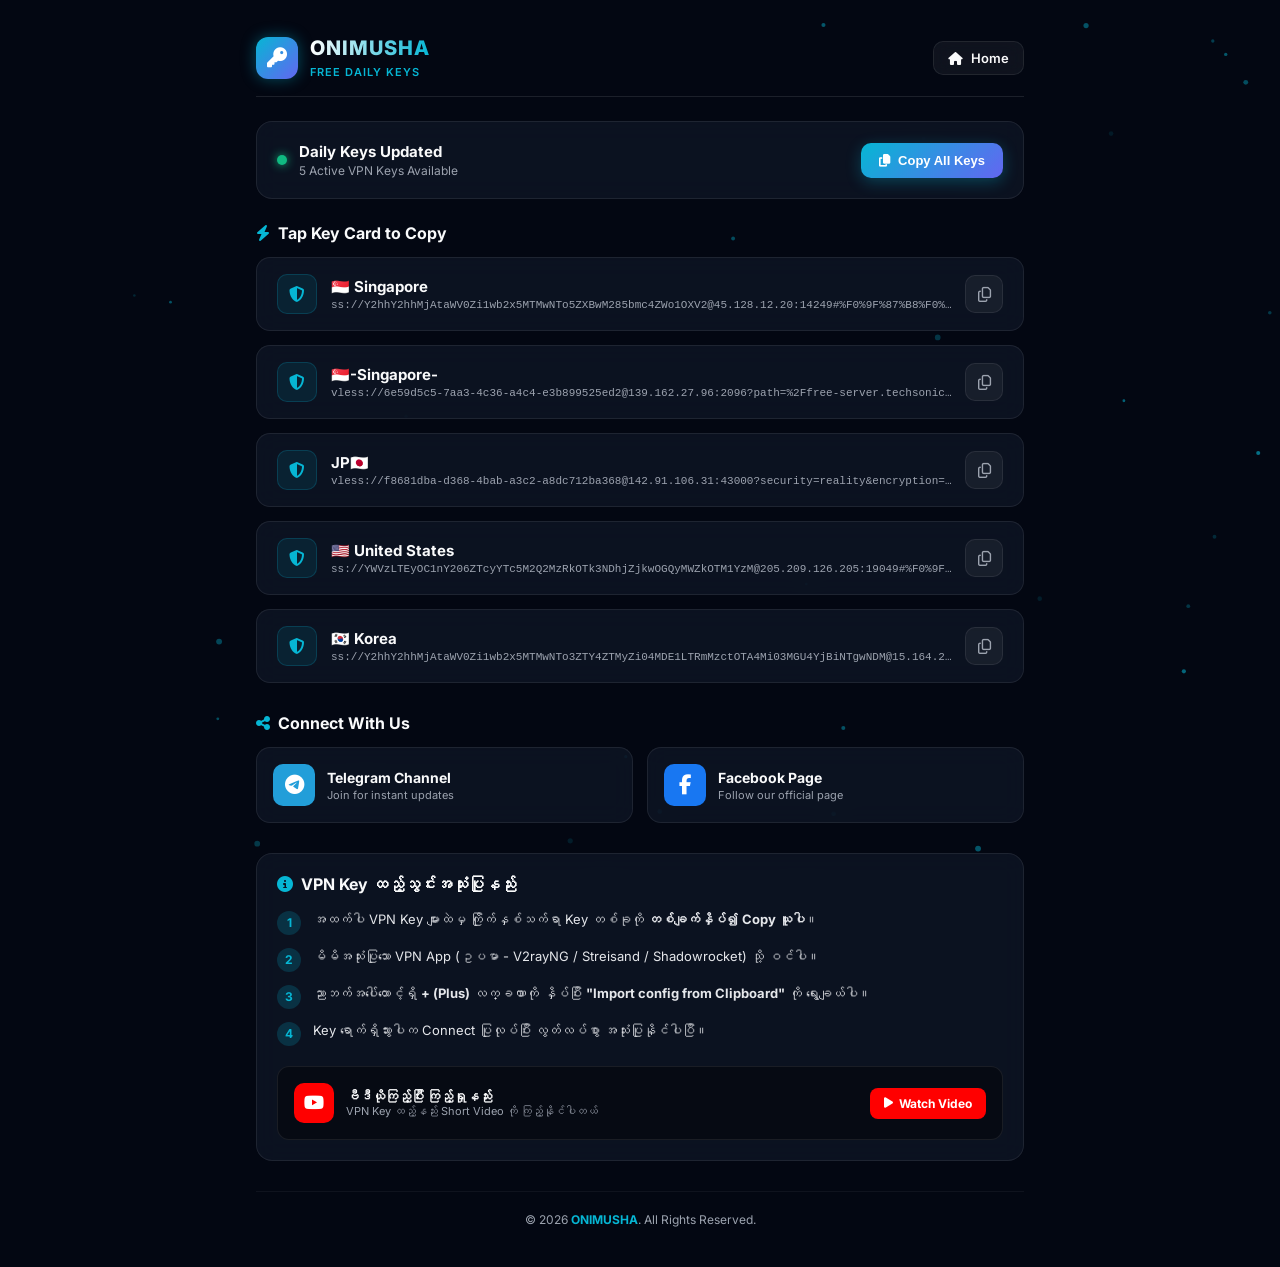
==== key.html @ 0e53cf30 "Create key.html" ====
<!DOCTYPE html>
<html lang="my">
<head>
  <meta charset="UTF-8">
  <meta name="viewport" content="width=device-width, initial-scale=1.0">
  <title>ONIMUSHA - Free Daily VPN Keys</title>
  
  <!-- Font Awesome Icons -->
  <link rel="stylesheet" href="https://cdnjs.cloudflare.com/ajax/libs/font-awesome/6.4.0/css/all.min.css">
  <!-- Google Fonts: Pyidaungsu & Inter -->
  <link rel="stylesheet" href="https://fonts.googleapis.com/css2?family=Inter:wght@400;600;700;900&family=Pyidaungsu:wght@400;600;700&display=swap">

  <style>
    :root {
      --bg: #030712;
      --card-bg: rgba(17, 24, 39, 0.7);
      --card-border: rgba(255, 255, 255, 0.08);
      --primary: #6366f1;
      --primary-hover: #4f46e5;
      --cyan: #06b6d4;
      --green: #10b981;
      --text: #f9fafb;
      --text-muted: #9ca3af;
    }

    * {
      box-sizing: border-box;
      margin: 0;
      padding: 0;
    }

    body {
      background-color: var(--bg);
      color: var(--text);
      font-family: 'Inter', 'Pyidaungsu', sans-serif;
      min-height: 100vh;
      display: flex;
      flex-direction: column;
      position: relative;
      overflow-x: hidden;
    }

    /* Background Canvas Dynamic Glow */
    #bg-canvas {
      position: fixed;
      top: 0;
      left: 0;
      width: 100%;
      height: 100%;
      z-index: 0;
      pointer-events: none;
    }

    .container {
      max-width: 800px;
      margin: 0 auto;
      padding: 20px 16px 40px 16px;
      position: relative;
      z-index: 1;
      width: 100%;
    }

    /* Header Navbar */
    header {
      display: flex;
      justify-content: space-between;
      align-items: center;
      padding: 16px 0;
      margin-bottom: 24px;
      border-bottom: 1px solid rgba(255, 255, 255, 0.1);
    }

    .brand {
      display: flex;
      align-items: center;
      gap: 12px;
      text-decoration: none;
    }

    .brand-icon {
      width: 42px;
      height: 42px;
      background: linear-gradient(135deg, var(--cyan), var(--primary));
      border-radius: 12px;
      display: flex;
      align-items: center;
      justify-content: center;
      color: #fff;
      font-size: 20px;
      box-shadow: 0 0 15px rgba(6, 182, 212, 0.4);
    }

    .brand-text h1 {
      font-size: 20px;
      font-weight: 800;
      letter-spacing: 1px;
      background: linear-gradient(to right, #ffffff, #06b6d4);
      -webkit-background-clip: text;
      -webkit-text-fill-color: transparent;
    }

    .brand-text span {
      font-size: 11px;
      color: var(--cyan);
      letter-spacing: 1px;
      text-transform: uppercase;
      font-weight: 600;
    }

    .header-actions {
      display: flex;
      gap: 10px;
      align-items: center;
    }

    .home-btn {
      display: inline-flex;
      align-items: center;
      gap: 8px;
      background: rgba(255, 255, 255, 0.05);
      border: 1px solid var(--card-border);
      color: var(--text);
      padding: 8px 14px;
      border-radius: 10px;
      text-decoration: none;
      font-size: 13px;
      font-weight: 600;
      backdrop-filter: blur(10px);
      transition: all 0.2s ease;
    }

    .home-btn:hover {
      background: rgba(255, 255, 255, 0.1);
      border-color: var(--cyan);
      transform: translateY(-2px);
    }

    /* Status Banner */
    .status-card {
      background: var(--card-bg);
      border: 1px solid var(--card-border);
      backdrop-filter: blur(12px);
      border-radius: 16px;
      padding: 20px;
      margin-bottom: 24px;
      display: flex;
      align-items: center;
      justify-content: space-between;
      flex-wrap: wrap;
      gap: 12px;
    }

    .status-info {
      display: flex;
      align-items: center;
      gap: 12px;
    }

    .live-dot {
      width: 10px;
      height: 10px;
      background-color: var(--green);
      border-radius: 50%;
      box-shadow: 0 0 10px var(--green);
      animation: pulse 1.5s infinite;
    }

    @keyframes pulse {
      0% { transform: scale(0.95); box-shadow: 0 0 0 0 rgba(16, 185, 129, 0.7); }
      70% { transform: scale(1); box-shadow: 0 0 0 8px rgba(16, 185, 129, 0); }
      100% { transform: scale(0.95); box-shadow: 0 0 0 0 rgba(16, 185, 129, 0); }
    }

    .status-title {
      font-weight: 700;
      font-size: 15px;
    }

    .status-desc {
      font-size: 12px;
      color: var(--text-muted);
      margin-top: 2px;
    }

    .btn-copy-all {
      background: linear-gradient(135deg, var(--cyan), var(--primary));
      color: #fff;
      border: none;
      padding: 10px 18px;
      border-radius: 10px;
      font-size: 13px;
      font-weight: 700;
      cursor: pointer;
      display: inline-flex;
      align-items: center;
      gap: 8px;
      box-shadow: 0 4px 15px rgba(6, 182, 212, 0.3);
      transition: all 0.2s ease;
    }

    .btn-copy-all:hover {
      transform: translateY(-2px);
      box-shadow: 0 6px 20px rgba(6, 182, 212, 0.5);
    }

    /* Section Headers */
    .section-header {
      font-size: 16px;
      font-weight: 700;
      margin-bottom: 14px;
      display: flex;
      align-items: center;
      gap: 8px;
      color: var(--text);
    }

    .section-header i {
      color: var(--cyan);
    }

    /* Keys List */
    .keys-list {
      display: flex;
      flex-direction: column;
      gap: 14px;
      margin-bottom: 30px;
    }

    .key-card {
      background: var(--card-bg);
      border: 1px solid var(--card-border);
      backdrop-filter: blur(12px);
      border-radius: 14px;
      padding: 16px 20px;
      display: flex;
      align-items: center;
      justify-content: space-between;
      gap: 12px;
      cursor: pointer;
      transition: all 0.2s ease;
      position: relative;
      overflow: hidden;
    }

    .key-card:hover {
      border-color: var(--cyan);
      transform: translateY(-2px);
      box-shadow: 0 8px 20px rgba(0, 0, 0, 0.3);
    }

    .key-left {
      display: flex;
      align-items: center;
      gap: 14px;
      flex: 1;
      min-width: 0;
    }

    .key-icon-wrapper {
      width: 40px;
      height: 40px;
      background: rgba(6, 182, 212, 0.1);
      border: 1px solid rgba(6, 182, 212, 0.2);
      border-radius: 10px;
      display: flex;
      align-items: center;
      justify-content: center;
      color: var(--cyan);
      font-size: 16px;
      flex-shrink: 0;
    }

    .key-info {
      flex: 1;
      min-width: 0;
    }

    .key-name {
      font-size: 15px;
      font-weight: 700;
      color: var(--text);
      white-space: nowrap;
      overflow: hidden;
      text-overflow: ellipsis;
    }

    .key-val {
      font-size: 11px;
      color: var(--text-muted);
      font-family: monospace;
      white-space: nowrap;
      overflow: hidden;
      text-overflow: ellipsis;
      margin-top: 3px;
    }

    .copy-btn {
      width: 38px;
      height: 38px;
      background: rgba(255, 255, 255, 0.05);
      border: 1px solid var(--card-border);
      border-radius: 10px;
      color: var(--text-muted);
      display: flex;
      align-items: center;
      justify-content: center;
      font-size: 15px;
      flex-shrink: 0;
      transition: all 0.2s ease;
    }

    .key-card:hover .copy-btn {
      background: var(--cyan);
      color: #000;
      border-color: var(--cyan);
    }

    /* Social Links Card */
    .social-section {
      display: grid;
      grid-template-columns: 1fr 1fr;
      gap: 14px;
      margin-bottom: 30px;
    }

    .social-card {
      background: var(--card-bg);
      border: 1px solid var(--card-border);
      backdrop-filter: blur(12px);
      border-radius: 14px;
      padding: 16px;
      display: flex;
      align-items: center;
      gap: 12px;
      text-decoration: none;
      color: var(--text);
      transition: all 0.2s ease;
    }

    .social-card:hover {
      border-color: var(--cyan);
      transform: translateY(-2px);
      box-shadow: 0 8px 20px rgba(0, 0, 0, 0.3);
    }

    .social-icon {
      width: 42px;
      height: 42px;
      border-radius: 10px;
      display: flex;
      align-items: center;
      justify-content: center;
      font-size: 20px;
      color: #fff;
      flex-shrink: 0;
    }

    .social-icon.telegram { background: #229ed9; }
    .social-icon.facebook { background: #1877f2; }

    .social-info h4 {
      font-size: 14px;
      font-weight: 700;
    }

    .social-info p {
      font-size: 11px;
      color: var(--text-muted);
      margin-top: 2px;
    }

    @media (max-width: 500px) {
      .social-section {
        grid-template-columns: 1fr;
      }
    }

    /* Guide Section */
    .guide-card {
      background: var(--card-bg);
      border: 1px solid var(--card-border);
      backdrop-filter: blur(12px);
      border-radius: 16px;
      padding: 20px;
      margin-bottom: 30px;
    }

    .guide-steps {
      display: flex;
      flex-direction: column;
      gap: 12px;
      margin-bottom: 20px;
    }

    .step-item {
      display: flex;
      align-items: flex-start;
      gap: 12px;
      font-size: 13px;
      line-height: 1.5;
      color: #e5e7eb;
    }

    .step-num {
      width: 24px;
      height: 24px;
      background: rgba(6, 182, 212, 0.2);
      color: var(--cyan);
      border-radius: 50%;
      display: flex;
      align-items: center;
      justify-content: center;
      font-size: 12px;
      font-weight: 700;
      flex-shrink: 0;
      margin-top: 1px;
    }

    /* Video Container */
    .video-card {
      background: rgba(0, 0, 0, 0.4);
      border: 1px solid var(--card-border);
      border-radius: 12px;
      padding: 16px;
      display: flex;
      align-items: center;
      justify-content: space-between;
      gap: 12px;
      flex-wrap: wrap;
    }

    .video-info {
      display: flex;
      align-items: center;
      gap: 12px;
    }

    .video-icon {
      width: 40px;
      height: 40px;
      background: #ff0000;
      color: #fff;
      border-radius: 10px;
      display: flex;
      align-items: center;
      justify-content: center;
      font-size: 18px;
    }

    .video-text h4 {
      font-size: 13px;
      font-weight: 700;
    }

    .video-text p {
      font-size: 11px;
      color: var(--text-muted);
    }

    .btn-watch {
      background: #ff0000;
      color: #fff;
      text-decoration: none;
      padding: 8px 14px;
      border-radius: 8px;
      font-size: 12px;
      font-weight: 700;
      display: inline-flex;
      align-items: center;
      gap: 6px;
      transition: all 0.2s ease;
    }

    .btn-watch:hover {
      background: #cc0000;
      transform: translateY(-2px);
    }

    /* Toast Notification */
    .toast {
      position: fixed;
      bottom: 24px;
      left: 50%;
      transform: translateX(-50%) translateY(100px);
      background: #10b981;
      color: #000;
      padding: 10px 20px;
      border-radius: 30px;
      font-weight: 700;
      font-size: 13px;
      display: flex;
      align-items: center;
      gap: 8px;
      box-shadow: 0 10px 25px rgba(16, 185, 129, 0.4);
      transition: all 0.3s cubic-bezier(0.68, -0.55, 0.265, 1.55);
      z-index: 1000;
      opacity: 0;
    }

    .toast.show {
      transform: translateX(-50%) translateY(0);
      opacity: 1;
    }

    /* Footer */
    footer {
      text-align: center;
      padding-top: 20px;
      font-size: 12px;
      color: var(--text-muted);
      border-top: 1px solid rgba(255, 255, 255, 0.05);
    }

    footer p span {
      color: var(--cyan);
      font-weight: 700;
    }
  </style>
</head>
<body>

  <!-- Dynamic Canvas Background -->
  <canvas id="bg-canvas"></canvas>

  <div class="container">
    <!-- Navigation Header -->
    <header>
      <a href="https://onimushar.github.io/" class="brand">
        <div class="brand-icon">
          <i class="fa-solid fa-key"></i>
        </div>
        <div class="brand-text">
          <h1>ONIMUSHA</h1>
          <span>Free Daily Keys</span>
        </div>
      </a>

      <div class="header-actions">
        <!-- Home Link Button -->
        <a href="https://onimushar.github.io/" class="home-btn">
          <i class="fa-solid fa-house"></i> Home
        </a>
      </div>
    </header>

    <!-- Top Status / Action Bar -->
    <div class="status-card">
      <div class="status-info">
        <div class="live-dot"></div>
        <div>
          <div class="status-title">Daily Keys Updated</div>
          <div class="status-desc" id="key-count-text">5 Active VPN Keys Available</div>
        </div>
      </div>
      <button class="btn-copy-all" onclick="copyAllKeys()">
        <i class="fa-solid fa-copy"></i> Copy All Keys
      </button>
    </div>

    <!-- VPN Keys Section -->
    <div class="section-header">
      <i class="fa-solid fa-bolt"></i> Tap Key Card to Copy
    </div>

    <div class="keys-list" id="keys-container">
      <!-- Dynamic Key Cards rendering from JS -->
    </div>

    <!-- Social Links Section -->
    <div class="section-header">
      <i class="fa-solid fa-share-nodes"></i> Connect With Us
    </div>

    <div class="social-section">
      <!-- Telegram Card -->
      <a href="https://t.me/onimushatech" target="_blank" class="social-card">
        <div class="social-icon telegram">
          <i class="fa-brands fa-telegram"></i>
        </div>
        <div class="social-info">
          <h4>Telegram Channel</h4>
          <p>Join for instant updates</p>
        </div>
      </a>

      <!-- Facebook Card -->
      <a href="https://www.facebook.com/share/1KB25GjZi4/" target="_blank" class="social-card">
        <div class="social-icon facebook">
          <i class="fa-brands fa-facebook-f"></i>
        </div>
        <div class="social-info">
          <h4>Facebook Page</h4>
          <p>Follow our official page</p>
        </div>
      </a>
    </div>

    <!-- Usage Guide Section -->
    <div class="guide-card">
      <div class="section-header" style="margin-bottom: 16px;">
        <i class="fa-solid fa-circle-info"></i> VPN Key ထည့်သွင်းအသုံးပြုနည်း
      </div>

      <div class="guide-steps">
        <div class="step-item">
          <div class="step-num">1</div>
          <div>အထက်ပါ VPN Key များထဲမှ ကြိုက်နှစ်သက်ရာ Key တစ်ခုကို <b>တစ်ချက်နှိပ်၍ Copy ယူပါ</b>။</div>
        </div>
        <div class="step-item">
          <div class="step-num">2</div>
          <div>မိမိအသုံးပြုသော VPN App (ဥပမာ - V2rayNG / Streisand / Shadowrocket) သို့ ဝင်ပါ။</div>
        </div>
        <div class="step-item">
          <div class="step-num">3</div>
          <div>ညာဘက်အပေါ်ထောင့်ရှိ <b>+ (Plus)</b> လက္ခဏာကို နှိပ်ပြီး <b>"Import config from Clipboard"</b> ကို ရွေးချယ်ပါ။</div>
        </div>
        <div class="step-item">
          <div class="step-num">4</div>
          <div>Key ရောက်ရှိသွားပါက Connect ပြုလုပ်ပြီး လွတ်လပ်စွာ အသုံးပြုနိုင်ပါပြီ။</div>
        </div>
      </div>

      <!-- Tutorial Video Link Card -->
      <div class="video-card">
        <div class="video-info">
          <div class="video-icon">
            <i class="fa-brands fa-youtube"></i>
          </div>
          <div class="video-text">
            <h4>ဗီဒီယိုကြည့်ပြီး ကြည့်ရှုနည်း</h4>
            <p>VPN Key ထည့်နည်း Short Video ကို ကြည့်နိုင်ပါတယ်</p>
          </div>
        </div>
        <a href="https://youtube.com/shorts/sFE1Z-fwKg8?feature=share" target="_blank" class="btn-watch">
          <i class="fa-solid fa-play"></i> Watch Video
        </a>
      </div>
    </div>

    <footer>
      <p>&copy; 2026 <span>ONIMUSHA</span>. All Rights Reserved.</p>
    </footer>
  </div>

  <!-- Toast Element -->
  <div class="toast" id="toast">
    <i class="fa-solid fa-circle-check"></i> <span id="toast-msg">Copied to clipboard!</span>
  </div>

  <!-- JavaScript Section -->
  <script>
    /* ======================================================
       DAILY VPN KEYS CONFIGURATION
       တရက်တခါ Key များကို ပြောင်းချင်ပါက အောက်ပါ vpnKeys array ထဲတွင်
       စကားလုံးများကို လွယ်ကူစွာ ပြင်ဆင်နိုင်ပါသည်။
    ====================================================== */
    const vpnKeys = [
      "ss://Y2hhY2hhMjAtaWV0Zi1wb2x5MTMwNTo5ZXBwM285bmc4ZWo1OXV2@45.128.12.20:14249#%F0%9F%87%B8%F0%9F%87%AC%20Singapore",
      "vless://6e59d5c5-7aa3-4c36-a4c4-e3b899525ed2@139.162.27.96:2096?path=%2Ffree-server.techsonic.dev&security=tls&encryption=none&insecure=0&host=free-server.techsonic.dev&fp=chrome&type=ws&allowInsecure=0&sni=free-server.techsonic.dev#%F0%9F%87%B8%F0%9F%87%AC-Singapore-",
      "vless://f8681dba-d368-4bab-a3c2-a8dc712ba368@142.91.106.31:43000?security=reality&encryption=none&pbk=onJvbzSx_vZUyycafvPuhsiSQsr9tw4zotyVMSWCvm4&headerType=none&fp=chrome&type=tcp&flow=xtls-rprx-vision&sid=8d66106f#JP%F0%9F%87%AF%F0%9F%87%B5",
      "ss://YWVzLTEyOC1nY206ZTcyYTc5M2Q2MzRkOTk3NDhjZjkwOGQyMWZkOTM1YzM@205.209.126.205:19049#%F0%9F%87%BA%F0%9F%87%B8%20United%20States",
      "ss://Y2hhY2hhMjAtaWV0Zi1wb2x5MTMwNTo3ZTY4ZTMyZi04MDE1LTRmMzctOTA4Mi03MGU4YjBiNTgwNDM@15.164.245.92:8443#%F0%9F%87%B0%F0%9F%87%B7%20Korea"
    ];

    // Render Keys to DOM
    function renderKeys() {
      const container = document.getElementById('keys-container');
      container.innerHTML = '';

      vpnKeys.forEach((key, index) => {
        let keyName = `Server Key #${index + 1}`;
        if (key.includes('#')) {
          try {
            keyName = decodeURIComponent(key.split('#')[1]);
          } catch(e) {
            keyName = key.split('#')[1];
          }
        }

        const card = document.createElement('div');
        card.className = 'key-card';
        card.onclick = () => copySingleKey(key, keyName);

        card.innerHTML = `
          <div class="key-left">
            <div class="key-icon-wrapper">
              <i class="fa-solid fa-shield-halved"></i>
            </div>
            <div class="key-info">
              <div class="key-name">${keyName}</div>
              <div class="key-val">${key}</div>
            </div>
          </div>
          <div class="copy-btn">
            <i class="fa-regular fa-copy"></i>
          </div>
        `;

        container.appendChild(card);
      });

      document.getElementById('key-count-text').innerText = `${vpnKeys.length} Active VPN Keys Available`;
    }

    // Copy Single Key
    function copySingleKey(keyText, keyName) {
      navigator.clipboard.writeText(keyText).then(() => {
        showToast(`Copied: ${keyName}`);
      }).catch(() => {
        const textArea = document.createElement("textarea");
        textArea.value = keyText;
        document.body.appendChild(textArea);
        textArea.select();
        document.execCommand('copy');
        document.body.removeChild(textArea);
        showToast(`Copied: ${keyName}`);
      });
    }

    // Copy All Keys
    function copyAllKeys() {
      const allKeysText = vpnKeys.join('\n\n');
      navigator.clipboard.writeText(allKeysText).then(() => {
        showToast("Copied all 5 VPN keys!");
      }).catch(() => {
        const textArea = document.createElement("textarea");
        textArea.value = allKeysText;
        document.body.appendChild(textArea);
        textArea.select();
        document.execCommand('copy');
        document.body.removeChild(textArea);
        showToast("Copied all 5 VPN keys!");
      });
    }

    // Toast Alert Trigger
    function showToast(msg) {
      const toast = document.getElementById('toast');
      document.getElementById('toast-msg').innerText = msg;
      toast.classList.add('show');
      setTimeout(() => {
        toast.classList.remove('show');
      }, 2500);
    }

    // Background Canvas Particles
    const canvas = document.getElementById('bg-canvas');
    const ctx = canvas.getContext('2d');
    let width, height;
    let particles = [];

    function resizeCanvas() {
      width = canvas.width = window.innerWidth;
      height = canvas.height = window.innerHeight;
    }

    window.addEventListener('resize', resizeCanvas);
    resizeCanvas();

    class Particle {
      constructor() {
        this.x = Math.random() * width;
        this.y = Math.random() * height;
        this.size = Math.random() * 2 + 1;
        this.speedX = (Math.random() - 0.5) * 0.5;
        this.speedY = (Math.random() - 0.5) * 0.5;
        this.alpha = Math.random() * 0.5 + 0.1;
      }
      update() {
        this.x += this.speedX;
        this.y += this.speedY;
        if (this.x < 0 || this.x > width) this.speedX *= -1;
        if (this.y < 0 || this.y > height) this.speedY *= -1;
      }
      draw() {
        ctx.fillStyle = `rgba(6, 182, 212, ${this.alpha})`;
        ctx.beginPath();
        ctx.arc(this.x, this.y, this.size, 0, Math.PI * 2);
        ctx.fill();
      }
    }

    for (let i = 0; i < 40; i++) {
      particles.push(new Particle());
    }

    function animate() {
      ctx.clearRect(0, 0, width, height);
      particles.forEach(p => {
        p.update();
        p.draw();
      });
      requestAnimationFrame(animate);
    }
    animate();

    // Initial Render
    renderKeys();
  </script>
</body>
</html>
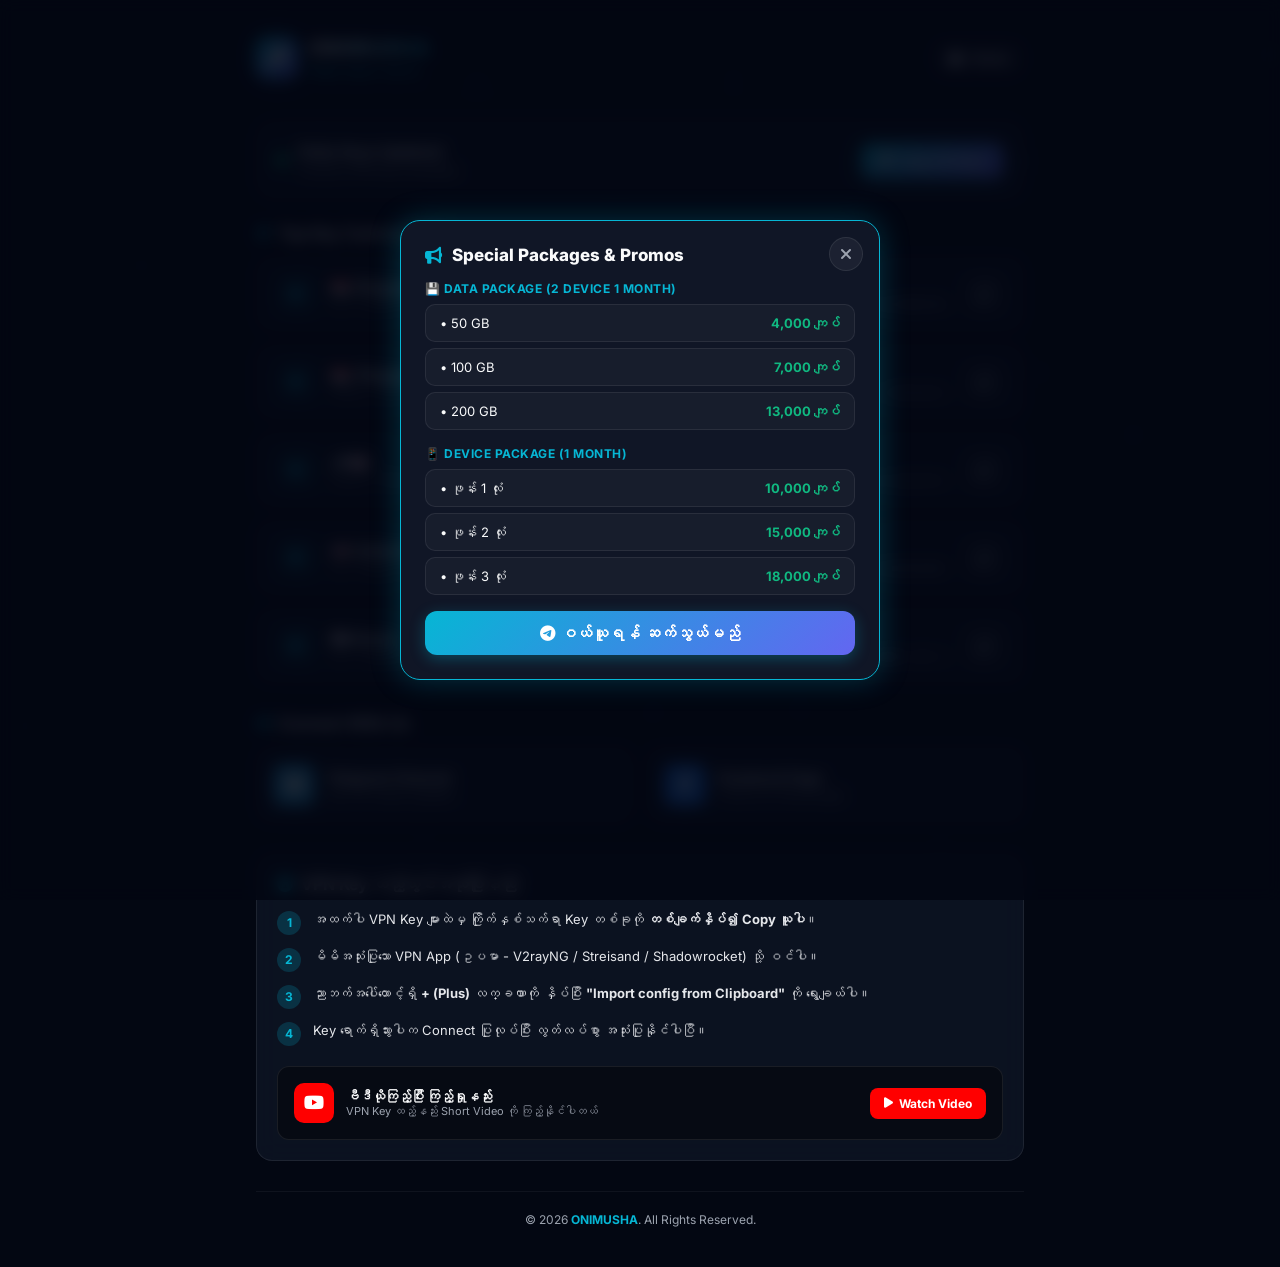
==== commit a2cf04e4: "Implement pop-up ad modal with styles and copy functions Added styles and functionality for a pop-up" ====
--- a/key.html
+++ b/key.html
@@ -476,6 +476,133 @@
       transform: translateY(-2px);
     }
 
+    /* Pop-up Ad Modal Styles */
+    .modal-overlay {
+      position: fixed;
+      top: 0;
+      left: 0;
+      width: 100%;
+      height: 100%;
+      background: rgba(3, 7, 18, 0.85);
+      backdrop-filter: blur(8px);
+      display: flex;
+      align-items: center;
+      justify-content: center;
+      z-index: 2000;
+      opacity: 0;
+      pointer-events: none;
+      transition: all 0.3s ease;
+      padding: 16px;
+    }
+
+    .modal-overlay.active {
+      opacity: 1;
+      pointer-events: auto;
+    }
+
+    .modal-card {
+      background: rgba(17, 24, 39, 0.95);
+      border: 1px solid var(--cyan);
+      border-radius: 20px;
+      max-width: 480px;
+      width: 100%;
+      padding: 24px;
+      position: relative;
+      box-shadow: 0 0 30px rgba(6, 182, 212, 0.25);
+      transform: translateY(20px);
+      transition: transform 0.3s ease;
+      max-height: 90vh;
+      overflow-y: auto;
+    }
+
+    .modal-overlay.active .modal-card {
+      transform: translateY(0);
+    }
+
+    .modal-close {
+      position: absolute;
+      top: 16px;
+      right: 16px;
+      background: rgba(255, 255, 255, 0.05);
+      border: 1px solid var(--card-border);
+      color: var(--text-muted);
+      width: 34px;
+      height: 34px;
+      border-radius: 50%;
+      display: flex;
+      align-items: center;
+      justify-content: center;
+      cursor: pointer;
+      transition: all 0.2s ease;
+    }
+
+    .modal-close:hover {
+      background: var(--cyan);
+      color: #000;
+    }
+
+    .modal-title {
+      font-size: 17px;
+      font-weight: 800;
+      color: var(--text);
+      margin-bottom: 16px;
+      display: flex;
+      align-items: center;
+      gap: 10px;
+    }
+
+    .modal-title i {
+      color: var(--cyan);
+    }
+
+    .package-group {
+      margin-bottom: 16px;
+    }
+
+    .package-group h5 {
+      font-size: 12px;
+      color: var(--cyan);
+      margin-bottom: 8px;
+      text-transform: uppercase;
+      letter-spacing: 0.5px;
+    }
+
+    .package-item {
+      display: flex;
+      justify-content: space-between;
+      background: rgba(255, 255, 255, 0.03);
+      border: 1px solid var(--card-border);
+      padding: 10px 14px;
+      border-radius: 10px;
+      margin-bottom: 6px;
+      font-size: 13px;
+    }
+
+    .package-item span:last-child {
+      font-weight: 700;
+      color: var(--green);
+    }
+
+    .modal-btn {
+      display: block;
+      width: 100%;
+      background: linear-gradient(135deg, var(--cyan), var(--primary));
+      color: #fff;
+      text-align: center;
+      padding: 12px;
+      border-radius: 12px;
+      text-decoration: none;
+      font-weight: 700;
+      margin-top: 16px;
+      box-shadow: 0 4px 15px rgba(6, 182, 212, 0.3);
+      transition: all 0.2s ease;
+    }
+
+    .modal-btn:hover {
+      transform: translateY(-2px);
+      box-shadow: 0 6px 20px rgba(6, 182, 212, 0.5);
+    }
+
     /* Toast Notification */
     .toast {
       position: fixed;
@@ -493,7 +620,7 @@
       gap: 8px;
       box-shadow: 0 10px 25px rgba(16, 185, 129, 0.4);
       transition: all 0.3s cubic-bezier(0.68, -0.55, 0.265, 1.55);
-      z-index: 1000;
+      z-index: 3000;
       opacity: 0;
     }
 
@@ -642,6 +769,58 @@
     </footer>
   </div>
 
+  <!-- Pop-up Ad / Packages Modal -->
+  <div class="modal-overlay" id="adModal">
+    <div class="modal-card">
+      <div class="modal-close" onclick="closeModal()">
+        <i class="fa-solid fa-xmark"></i>
+      </div>
+
+      <div class="modal-title">
+        <i class="fa-solid fa-bullhorn"></i> Special Packages & Promos
+      </div>
+
+      <!-- Data Package -->
+      <div class="package-group">
+        <h5>💾 Data Package (2 Device 1 Month)</h5>
+        <div class="package-item">
+          <span>• 50 GB</span>
+          <span>4,000 ကျပ်</span>
+        </div>
+        <div class="package-item">
+          <span>• 100 GB</span>
+          <span>7,000 ကျပ်</span>
+        </div>
+        <div class="package-item">
+          <span>• 200 GB</span>
+          <span>13,000 ကျပ်</span>
+        </div>
+      </div>
+
+      <!-- Device Package -->
+      <div class="package-group">
+        <h5>📱 Device Package (1 Month)</h5>
+        <div class="package-item">
+          <span>• ဖုန်း 1 လုံး</span>
+          <span>10,000 ကျပ်</span>
+        </div>
+        <div class="package-item">
+          <span>• ဖုန်း 2 လုံး</span>
+          <span>15,000 ကျပ်</span>
+        </div>
+        <div class="package-item">
+          <span>• ဖုန်း 3 လုံး</span>
+          <span>18,000 ကျပ်</span>
+        </div>
+      </div>
+
+      <!-- Telegram Purchase Link -->
+      <a href="https://t.me/onimushatech" target="_blank" class="modal-btn">
+        <i class="fa-brands fa-telegram"></i> ဝယ်ယူရန် ဆက်သွယ်မည်
+      </a>
+    </div>
+  </div>
+
   <!-- Toast Element -->
   <div class="toast" id="toast">
     <i class="fa-solid fa-circle-check"></i> <span id="toast-msg">Copied to clipboard!</span>
@@ -651,8 +830,6 @@
   <script>
     /* ======================================================
        DAILY VPN KEYS CONFIGURATION
-       တရက်တခါ Key များကို ပြောင်းချင်ပါက အောက်ပါ vpnKeys array ထဲတွင်
-       စကားလုံးများကို လွယ်ကူစွာ ပြင်ဆင်နိုင်ပါသည်။
     ====================================================== */
     const vpnKeys = [
       "ss://Y2hhY2hhMjAtaWV0Zi1wb2x5MTMwNTo5ZXBwM285bmc4ZWo1OXV2@45.128.12.20:14249#%F0%9F%87%B8%F0%9F%87%AC%20Singapore",
@@ -679,7 +856,7 @@
 
         const card = document.createElement('div');
         card.className = 'key-card';
-        card.onclick = () => copySingleKey(key, keyName);
+        card.onclick = () => copyTextToClipboard(key, `Copied: ${keyName}`);
 
         card.innerHTML = `
           <div class="key-left">
@@ -702,35 +879,50 @@
       document.getElementById('key-count-text').innerText = `${vpnKeys.length} Active VPN Keys Available`;
     }
 
-    // Copy Single Key
-    function copySingleKey(keyText, keyName) {
-      navigator.clipboard.writeText(keyText).then(() => {
-        showToast(`Copied: ${keyName}`);
-      }).catch(() => {
-        const textArea = document.createElement("textarea");
-        textArea.value = keyText;
-        document.body.appendChild(textArea);
-        textArea.select();
-        document.execCommand('copy');
-        document.body.removeChild(textArea);
-        showToast(`Copied: ${keyName}`);
-      });
-    }
-
-    // Copy All Keys
+    // Universal Robust Copy Function (Works on Mobile & Desktop)
+    function copyTextToClipboard(text, successMsg) {
+      if (navigator.clipboard && navigator.clipboard.writeText) {
+        navigator.clipboard.writeText(text).then(() => {
+          showToast(successMsg);
+        }).catch(() => {
+          fallbackCopyText(text, successMsg);
+        });
+      } else {
+        fallbackCopyText(text, successMsg);
+      }
+    }
+
+    // Fallback Copy Method using temporary textarea element
+    function fallbackCopyText(text, successMsg) {
+      const textArea = document.createElement("textarea");
+      textArea.value = text;
+      
+      textArea.style.top = "0";
+      textArea.style.left = "0";
+      textArea.style.position = "fixed";
+
+      document.body.appendChild(textArea);
+      textArea.focus();
+      textArea.select();
+
+      try {
+        const successful = document.execCommand('copy');
+        if (successful) {
+          showToast(successMsg);
+        } else {
+          showToast("Copy failed. Please try again.");
+        }
+      } catch (err) {
+        showToast("Browser does not support copying.");
+      }
+
+      document.body.removeChild(textArea);
+    }
+
+    // Copy All Keys Function
     function copyAllKeys() {
       const allKeysText = vpnKeys.join('\n\n');
-      navigator.clipboard.writeText(allKeysText).then(() => {
-        showToast("Copied all 5 VPN keys!");
-      }).catch(() => {
-        const textArea = document.createElement("textarea");
-        textArea.value = allKeysText;
-        document.body.appendChild(textArea);
-        textArea.select();
-        document.execCommand('copy');
-        document.body.removeChild(textArea);
-        showToast("Copied all 5 VPN keys!");
-      });
+      copyTextToClipboard(allKeysText, "Copied all 5 VPN keys!");
     }
 
     // Toast Alert Trigger
@@ -743,7 +935,38 @@
       }, 2500);
     }
 
-    // Background Canvas Particles
+    /* ======================================================
+       POP-UP MODAL FUNCTIONS (Every 5 Seconds)
+    ====================================================== */
+    function openModal() {
+      document.getElementById('adModal').classList.add('active');
+    }
+
+    function closeModal() {
+      document.getElementById('adModal').classList.remove('active');
+    }
+
+    // Website ဝင်လာပြီးတိုင်း ၅ စက္ကန့်တခါ Pop-up အလိုအလျောက် ထပ်ပေါ်လာစေရန် (Interval - 5000ms)
+    window.addEventListener('load', () => {
+      // ပထမဆုံးအကြိမ် ဝင်လာပြီး ၁ စက္ကန့်အကြာမှာ ချက်ချင်းပြမယ်
+      setTimeout(openModal, 1000);
+
+      // ထို့နောက် ၅ စက္ကန့်တိုင်း တခါစီ ထပ်ပေါ်လာစေမယ်
+      setInterval(() => {
+        openModal();
+      }, 5000);
+    });
+
+    // Modal ရဲ့ အပြင်ဘက်အမည်းရောင်နေရာကို နှိပ်လျှင် ပိတ်သွားစေရန်
+    document.getElementById('adModal').addEventListener('click', (e) => {
+      if (e.target.id === 'adModal') {
+        closeModal();
+      }
+    });
+
+    /* ======================================================
+       BACKGROUND CANVAS PARTICLES
+    ====================================================== */
     const canvas = document.getElementById('bg-canvas');
     const ctx = canvas.getContext('2d');
     let width, height;
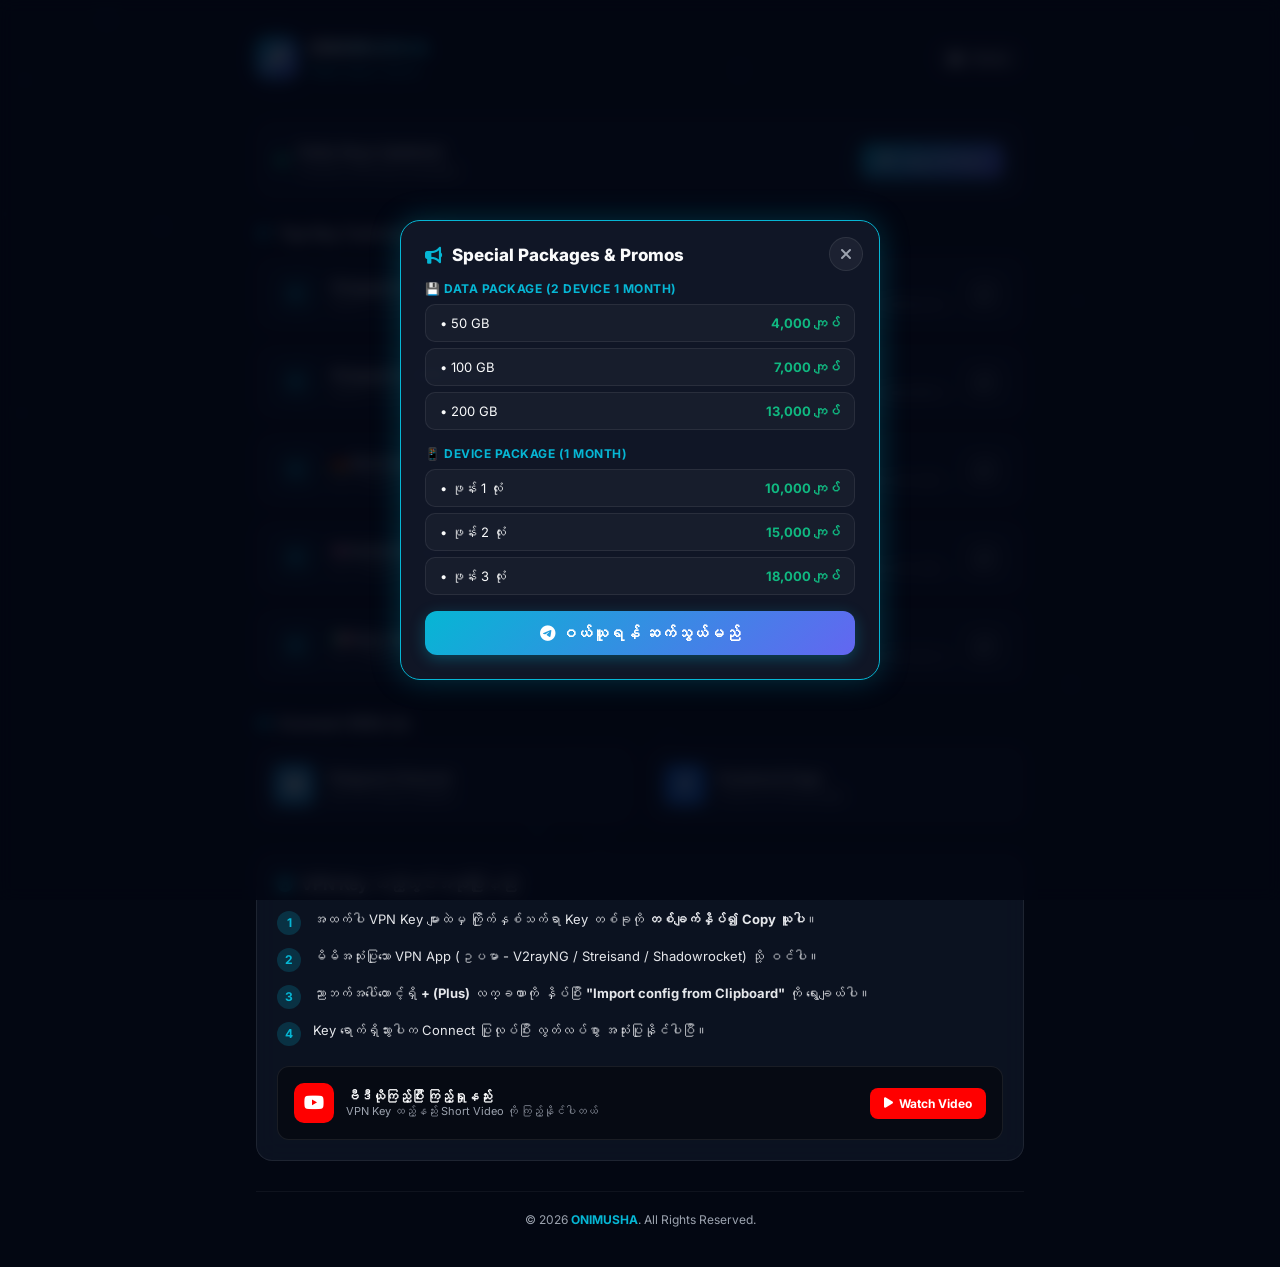
==== commit 57a44192: "Update key.html" ====
--- a/key.html
+++ b/key.html
@@ -832,11 +832,11 @@
        DAILY VPN KEYS CONFIGURATION
     ====================================================== */
     const vpnKeys = [
-      "ss://Y2hhY2hhMjAtaWV0Zi1wb2x5MTMwNTo5ZXBwM285bmc4ZWo1OXV2@45.128.12.20:14249#%F0%9F%87%B8%F0%9F%87%AC%20Singapore",
-      "vless://6e59d5c5-7aa3-4c36-a4c4-e3b899525ed2@139.162.27.96:2096?path=%2Ffree-server.techsonic.dev&security=tls&encryption=none&insecure=0&host=free-server.techsonic.dev&fp=chrome&type=ws&allowInsecure=0&sni=free-server.techsonic.dev#%F0%9F%87%B8%F0%9F%87%AC-Singapore-",
-      "vless://f8681dba-d368-4bab-a3c2-a8dc712ba368@142.91.106.31:43000?security=reality&encryption=none&pbk=onJvbzSx_vZUyycafvPuhsiSQsr9tw4zotyVMSWCvm4&headerType=none&fp=chrome&type=tcp&flow=xtls-rprx-vision&sid=8d66106f#JP%F0%9F%87%AF%F0%9F%87%B5",
-      "ss://YWVzLTEyOC1nY206ZTcyYTc5M2Q2MzRkOTk3NDhjZjkwOGQyMWZkOTM1YzM@205.209.126.205:19049#%F0%9F%87%BA%F0%9F%87%B8%20United%20States",
-      "ss://Y2hhY2hhMjAtaWV0Zi1wb2x5MTMwNTo3ZTY4ZTMyZi04MDE1LTRmMzctOTA4Mi03MGU4YjBiNTgwNDM@15.164.245.92:8443#%F0%9F%87%B0%F0%9F%87%B7%20Korea"
+      "Vmess://[base64]",
+      "vmess://[base64]",
+      "ss://YWVzLTI1Ni1nY206WlJwZ2FCZUd4dEVOSVhndmhwa1pCS3o5R25XUlMyZFljeDlPK2EyaXdOND0@185.176.204.18:19999#%F0%9F%87%A9%F0%9F%87%AAGermany%20onimusha",
+      "ss://YWVzLTI1Ni1nY206WlJwZ2FCZUd4dEVOSVhndmhwa1pCS3o5R25XUlMyZFljeDlPK2EyaXdOND0@185.176.206.9:19999#%F0%9F%87%AC%F0%9F%87%A7United%20Kingdom%20onimusha",
+      "ss://YWVzLTI1Ni1nY206WlJwZ2FCZUd4dEVOSVhndmhwa1pCS3o5R25XUlMyZFljeDlPK2EyaXdOND0@202.50.253.99:19999#%F0%9F%87%AE%F0%9F%87%B9Italy%20onimusha"
     ];
 
     // Render Keys to DOM
@@ -851,6 +851,18 @@
             keyName = decodeURIComponent(key.split('#')[1]);
           } catch(e) {
             keyName = key.split('#')[1];
+          }
+        } else if (key.toLowerCase().startsWith('vmess://')) {
+          try {
+            // Decode vmess base64 JSON payload to extract ps (remark/name)
+            const base64Payload = key.substring(8);
+            const jsonString = atob(base64Payload);
+            const obj = JSON.parse(jsonString);
+            if (obj.ps) {
+              keyName = obj.ps;
+            }
+          } catch(e) {
+            keyName = `Vmess Server #${index + 1}`;
           }
         }
 
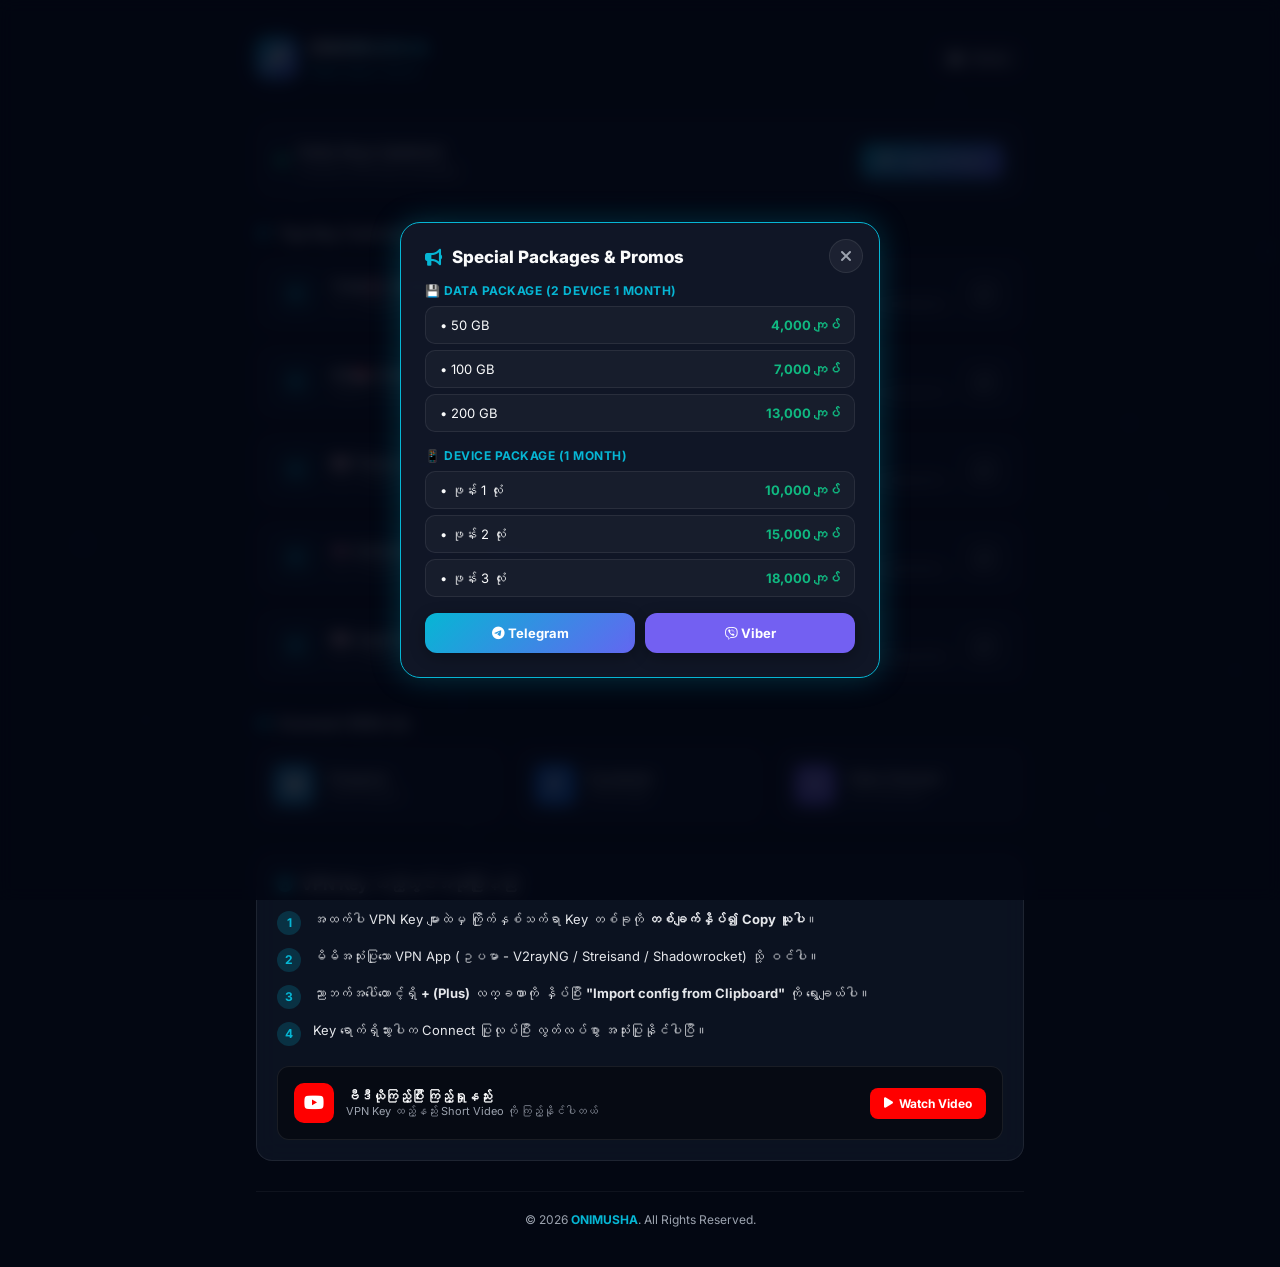
==== commit 43d4104a: "Update key.html" ====
--- a/key.html
+++ b/key.html
@@ -315,10 +315,10 @@
       border-color: var(--cyan);
     }
 
-    /* Social Links Card */
+    /* Social Links Section */
     .social-section {
       display: grid;
-      grid-template-columns: 1fr 1fr;
+      grid-template-columns: repeat(3, 1fr);
       gap: 14px;
       margin-bottom: 30px;
     }
@@ -357,19 +357,20 @@
 
     .social-icon.telegram { background: #229ed9; }
     .social-icon.facebook { background: #1877f2; }
+    .social-icon.viber { background: #7360f2; }
 
     .social-info h4 {
-      font-size: 14px;
+      font-size: 13px;
       font-weight: 700;
     }
 
     .social-info p {
-      font-size: 11px;
+      font-size: 10px;
       color: var(--text-muted);
       margin-top: 2px;
     }
 
-    @media (max-width: 500px) {
+    @media (max-width: 768px) {
       .social-section {
         grid-template-columns: 1fr;
       }
@@ -583,24 +584,38 @@
       color: var(--green);
     }
 
+    .modal-actions {
+      display: flex;
+      gap: 10px;
+      margin-top: 16px;
+    }
+
     .modal-btn {
+      flex: 1;
       display: block;
-      width: 100%;
-      background: linear-gradient(135deg, var(--cyan), var(--primary));
-      color: #fff;
       text-align: center;
       padding: 12px;
       border-radius: 12px;
       text-decoration: none;
       font-weight: 700;
-      margin-top: 16px;
-      box-shadow: 0 4px 15px rgba(6, 182, 212, 0.3);
+      font-size: 13px;
       transition: all 0.2s ease;
+      box-shadow: 0 4px 15px rgba(0, 0, 0, 0.3);
+    }
+
+    .modal-btn.telegram {
+      background: linear-gradient(135deg, var(--cyan), var(--primary));
+      color: #fff;
+    }
+
+    .modal-btn.viber {
+      background: #7360f2;
+      color: #fff;
     }
 
     .modal-btn:hover {
       transform: translateY(-2px);
-      box-shadow: 0 6px 20px rgba(6, 182, 212, 0.5);
+      opacity: 0.9;
     }
 
     /* Toast Notification */
@@ -705,8 +720,8 @@
           <i class="fa-brands fa-telegram"></i>
         </div>
         <div class="social-info">
-          <h4>Telegram Channel</h4>
-          <p>Join for instant updates</p>
+          <h4>Telegram</h4>
+          <p>Instant updates</p>
         </div>
       </a>
 
@@ -716,8 +731,19 @@
           <i class="fa-brands fa-facebook-f"></i>
         </div>
         <div class="social-info">
-          <h4>Facebook Page</h4>
-          <p>Follow our official page</p>
+          <h4>Facebook</h4>
+          <p>Official page</p>
+        </div>
+      </a>
+
+      <!-- Viber Card -->
+      <a href="https://viber.me/959671662532" target="_blank" class="social-card">
+        <div class="social-icon viber">
+          <i class="fa-brands fa-viber"></i>
+        </div>
+        <div class="social-info">
+          <h4>Viber Channel</h4>
+          <p>Join community</p>
         </div>
       </a>
     </div>
@@ -814,10 +840,15 @@
         </div>
       </div>
 
-      <!-- Telegram Purchase Link -->
-      <a href="https://t.me/onimushatech" target="_blank" class="modal-btn">
-        <i class="fa-brands fa-telegram"></i> ဝယ်ယူရန် ဆက်သွယ်မည်
-      </a>
+      <!-- Purchase / Contact Action Buttons -->
+      <div class="modal-actions">
+        <a href="https://t.me/onimushatech" target="_blank" class="modal-btn telegram">
+          <i class="fa-brands fa-telegram"></i> Telegram
+        </a>
+        <a href="https://viber.me/959671662532" target="_blank" class="modal-btn viber">
+          <i class="fa-brands fa-viber"></i> Viber
+        </a>
+      </div>
     </div>
   </div>
 
@@ -832,11 +863,11 @@
        DAILY VPN KEYS CONFIGURATION
     ====================================================== */
     const vpnKeys = [
-      "Vmess://[base64]",
-      "vmess://[base64]",
-      "ss://YWVzLTI1Ni1nY206WlJwZ2FCZUd4dEVOSVhndmhwa1pCS3o5R25XUlMyZFljeDlPK2EyaXdOND0@185.176.204.18:19999#%F0%9F%87%A9%F0%9F%87%AAGermany%20onimusha",
-      "ss://YWVzLTI1Ni1nY206WlJwZ2FCZUd4dEVOSVhndmhwa1pCS3o5R25XUlMyZFljeDlPK2EyaXdOND0@185.176.206.9:19999#%F0%9F%87%AC%F0%9F%87%A7United%20Kingdom%20onimusha",
-      "ss://YWVzLTI1Ni1nY206WlJwZ2FCZUd4dEVOSVhndmhwa1pCS3o5R25XUlMyZFljeDlPK2EyaXdOND0@202.50.253.99:19999#%F0%9F%87%AE%F0%9F%87%B9Italy%20onimusha"
+      "ss://MjAyMi1ibGFrZTMtYWVzLTI1Ni1nY206Y1JyUEgraCt6UlZ2TWFvaXVnd1NLRVpQU2RrR05mQ3Jjd3V3bVdmaHdJVT06TExTdEM2TjNQMGNnMjk1eVBQS1FrdGpOU2RwZE93NXFUUGU5Q0RHK3I4VT0@157.85.101.78:5675#THAI%F0%9F%87%B9%F0%9F%87%AD%20ONIMUSHA",
+      "vless://f46182d1-e13b-47d3-97e2-fa5426a93e7c@45.132.75.213:2053?security=reality&encryption=none&pbk=TpWeZocgNOygOhMo0l7oJawPu7STkn9D-SOa0UppcyY&headerType=none&fp=chrome&type=tcp&sni=www.cloudflare.com&sid=cd7e85995ae2afc9#SG%F0%9F%87%B8%F0%9F%87%AC%20%20Onimusha",
+      "ss://YWVzLTI1Ni1nY206QmVhVWY5YzBBRVdINDBQdQ@154.36.158.197:8388#%F0%9F%87%AF%F0%9F%87%B5%20Tokyo%20Japan%20Onimusha",
+      "ss://Y2hhY2hhMjAtaWV0Zi1wb2x5MTMwNTpEWVZxRkRuWW9NcXVSUXVuWEMxeGQyRnl1RGhkN0pXczVqdGYyZWI3VmtLTHpYZ1p2OHB0OGdZMWU5MVRUNzFWNzYyelJYN01XVzRIbWphdmFuWWRVRjliaWo4Z0c4QVA@104.222.183.180:47195#%F0%9F%87%AC%F0%9F%87%A7%20United%20Kingdom%20ONIMUSHA",
+      "ss://YWVzLTEyOC1nY206QndscWg3R2NGQg@168.138.205.100:53758#%F0%9F%87%AF%F0%9F%87%B5%20Japan%20Onimusha"
     ];
 
     // Render Keys to DOM
@@ -854,7 +885,6 @@
           }
         } else if (key.toLowerCase().startsWith('vmess://')) {
           try {
-            // Decode vmess base64 JSON payload to extract ps (remark/name)
             const base64Payload = key.substring(8);
             const jsonString = atob(base64Payload);
             const obj = JSON.parse(jsonString);
@@ -948,7 +978,7 @@
     }
 
     /* ======================================================
-       POP-UP MODAL FUNCTIONS (Every 5 Seconds)
+       POP-UP MODAL FUNCTIONS (Every 8 Seconds)
     ====================================================== */
     function openModal() {
       document.getElementById('adModal').classList.add('active');
@@ -958,18 +988,16 @@
       document.getElementById('adModal').classList.remove('active');
     }
 
-    // Website ဝင်လာပြီးတိုင်း ၅ စက္ကန့်တခါ Pop-up အလိုအလျောက် ထပ်ပေါ်လာစေရန် (Interval - 5000ms)
     window.addEventListener('load', () => {
-      // ပထမဆုံးအကြိမ် ဝင်လာပြီး ၁ စက္ကန့်အကြာမှာ ချက်ချင်းပြမယ်
+      // ဝင်လာပြီး ၁ စက္ကန့်အကြာတွင် ပထမအကြိမ် ပေါ်လာမည်
       setTimeout(openModal, 1000);
 
-      // ထို့နောက် ၅ စက္ကန့်တိုင်း တခါစီ ထပ်ပေါ်လာစေမယ်
+      // ထို့နောက် ၈ စက္ကန့် (8000ms) တိုင်း တစ်ကြိမ်စီ ထပ်ပေါ်လာမည်
       setInterval(() => {
         openModal();
-      }, 5000);
+      }, 8000);
     });
 
-    // Modal ရဲ့ အပြင်ဘက်အမည်းရောင်နေရာကို နှိပ်လျှင် ပိတ်သွားစေရန်
     document.getElementById('adModal').addEventListener('click', (e) => {
       if (e.target.id === 'adModal') {
         closeModal();
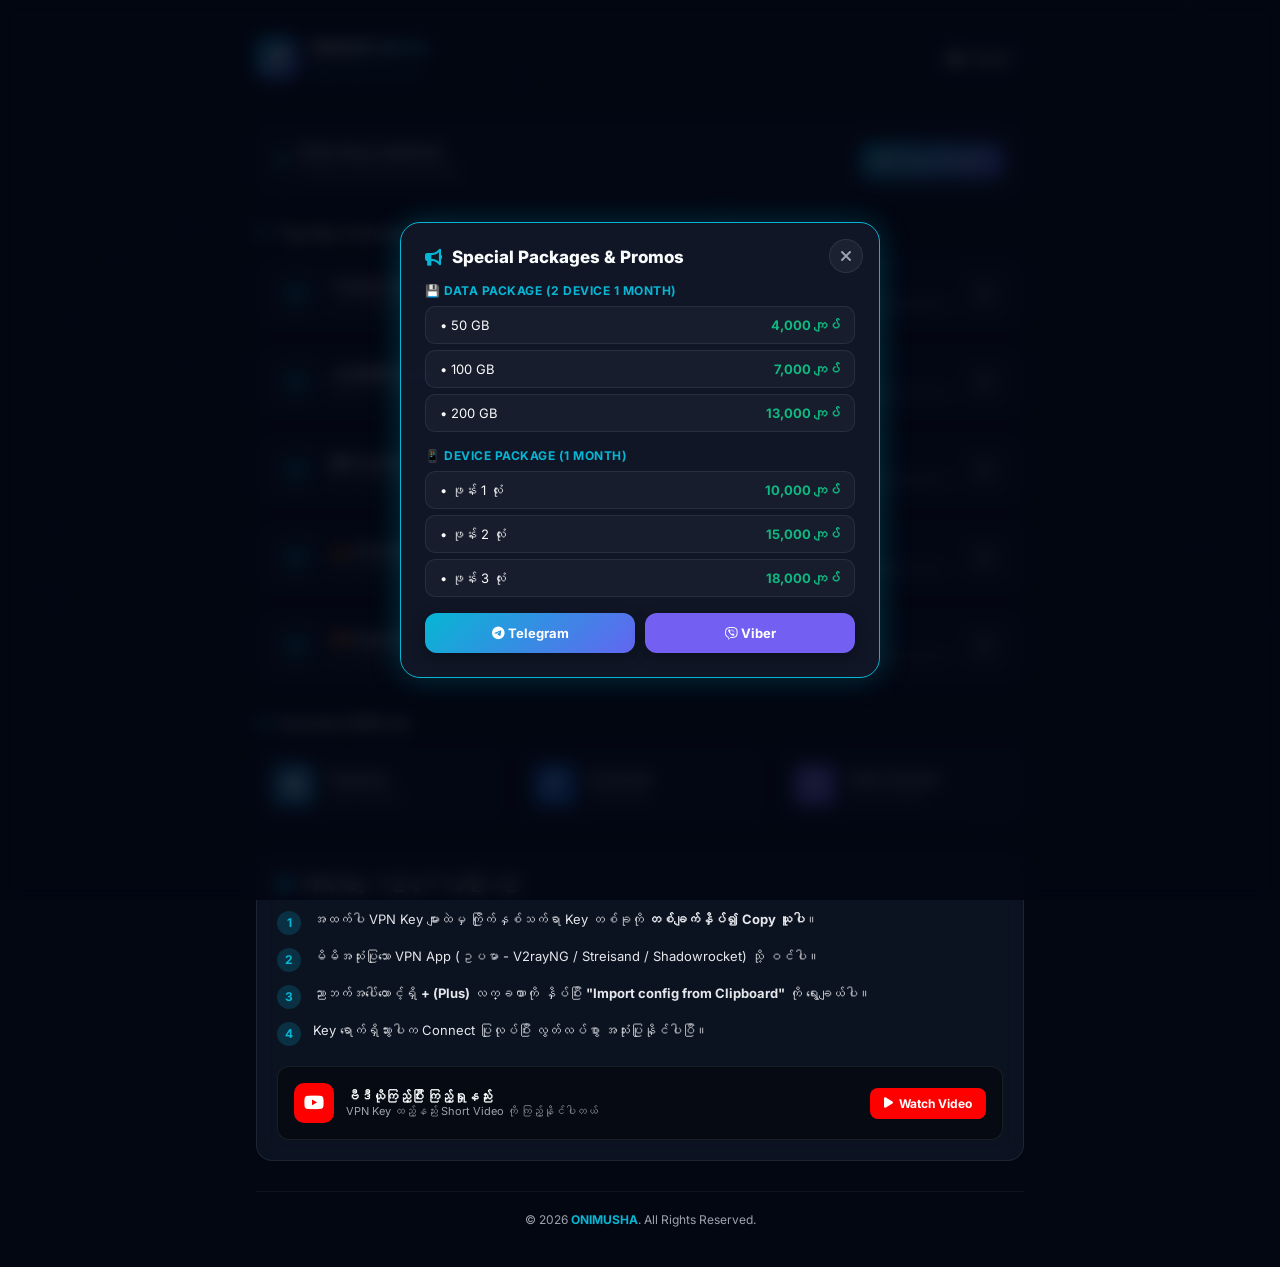
==== commit a01f7a96: "Update key.html" ====
--- a/key.html
+++ b/key.html
@@ -860,14 +860,14 @@
   <!-- JavaScript Section -->
   <script>
     /* ======================================================
-       DAILY VPN KEYS CONFIGURATION
+       DAILY VPN KEYS CONFIGURATION (Updated)
     ====================================================== */
     const vpnKeys = [
       "ss://MjAyMi1ibGFrZTMtYWVzLTI1Ni1nY206Y1JyUEgraCt6UlZ2TWFvaXVnd1NLRVpQU2RrR05mQ3Jjd3V3bVdmaHdJVT06TExTdEM2TjNQMGNnMjk1eVBQS1FrdGpOU2RwZE93NXFUUGU5Q0RHK3I4VT0@157.85.101.78:5675#THAI%F0%9F%87%B9%F0%9F%87%AD%20ONIMUSHA",
-      "vless://f46182d1-e13b-47d3-97e2-fa5426a93e7c@45.132.75.213:2053?security=reality&encryption=none&pbk=TpWeZocgNOygOhMo0l7oJawPu7STkn9D-SOa0UppcyY&headerType=none&fp=chrome&type=tcp&sni=www.cloudflare.com&sid=cd7e85995ae2afc9#SG%F0%9F%87%B8%F0%9F%87%AC%20%20Onimusha",
-      "ss://YWVzLTI1Ni1nY206QmVhVWY5YzBBRVdINDBQdQ@154.36.158.197:8388#%F0%9F%87%AF%F0%9F%87%B5%20Tokyo%20Japan%20Onimusha",
-      "ss://Y2hhY2hhMjAtaWV0Zi1wb2x5MTMwNTpEWVZxRkRuWW9NcXVSUXVuWEMxeGQyRnl1RGhkN0pXczVqdGYyZWI3VmtLTHpYZ1p2OHB0OGdZMWU5MVRUNzFWNzYyelJYN01XVzRIbWphdmFuWWRVRjliaWo4Z0c4QVA@104.222.183.180:47195#%F0%9F%87%AC%F0%9F%87%A7%20United%20Kingdom%20ONIMUSHA",
-      "ss://YWVzLTEyOC1nY206QndscWg3R2NGQg@168.138.205.100:53758#%F0%9F%87%AF%F0%9F%87%B5%20Japan%20Onimusha"
+      "vmess://[base64]/wn4e1IHwgT25pbXVzaGEiLCJzY3kiOiJhdXRvIiwic25pIjoiIiwidGxzIjoiIiwidHlwZSI6Im5vbmUiLCJ2IjoiMiIsInZjbiI6IiJ9",
+      "ss://Y2hhY2hhMjAtaWV0Zi1wb2x5MTMwNToxMjI0Mg@115.161.136.145:10099#%F0%9F%87%B0%F0%9F%87%B7%20South%20Korea%20Onimusha",
+      "ss://YWVzLTI1Ni1nY206WlJwZ2FCZUd4dEVOSVhndmhwa1pCS3o5R25XUlMyZFljeDlPK2EyaXdOND0@193.108.119.2:19999#%F0%9F%87%A9%F0%9F%87%AA%20%20Germany%20Onimusha",
+      "ss://YWVzLTI1Ni1nY206WlJwZ2FCZUd4dEVOSVhndmhwa1pCS3o5R25XUlMyZFljeDlPK2EyaXdOND0@62.93.179.117:19999#%F0%9F%87%AA%F0%9F%87%B8%20Spain%20Onimusha"
     ];
 
     // Render Keys to DOM
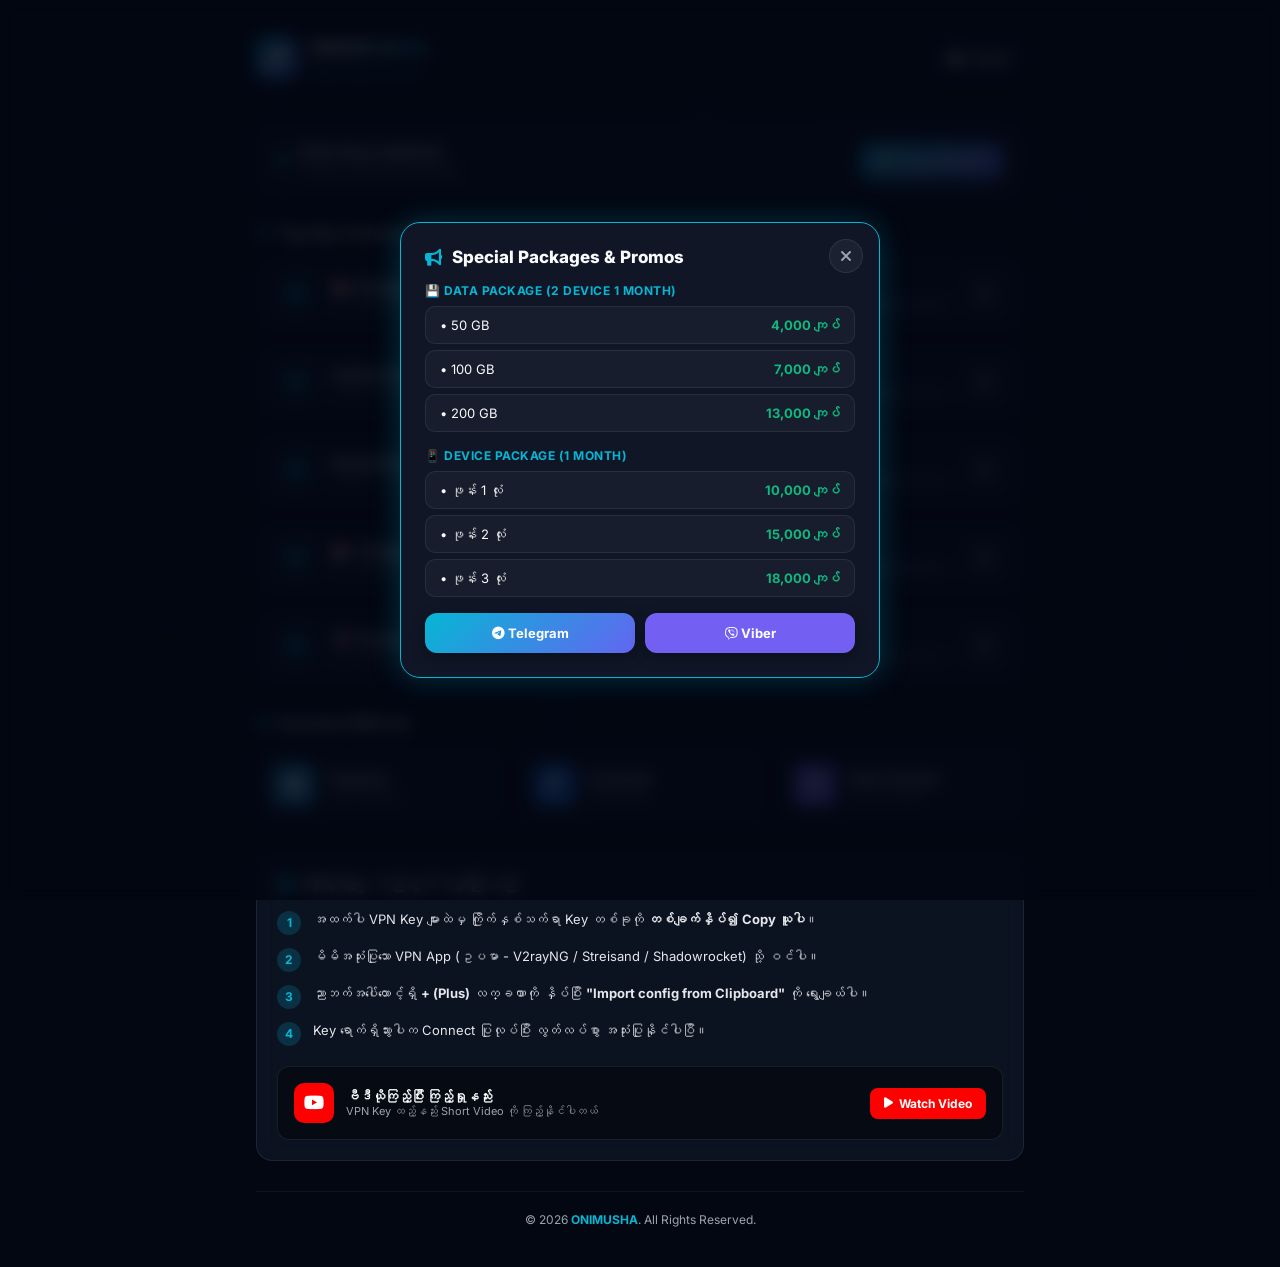
==== commit 446dc13f: "Update VPN keys and modal display timing" ====
--- a/key.html
+++ b/key.html
@@ -863,11 +863,11 @@
        DAILY VPN KEYS CONFIGURATION (Updated)
     ====================================================== */
     const vpnKeys = [
-      "ss://MjAyMi1ibGFrZTMtYWVzLTI1Ni1nY206Y1JyUEgraCt6UlZ2TWFvaXVnd1NLRVpQU2RrR05mQ3Jjd3V3bVdmaHdJVT06TExTdEM2TjNQMGNnMjk1eVBQS1FrdGpOU2RwZE93NXFUUGU5Q0RHK3I4VT0@157.85.101.78:5675#THAI%F0%9F%87%B9%F0%9F%87%AD%20ONIMUSHA",
-      "vmess://[base64]/wn4e1IHwgT25pbXVzaGEiLCJzY3kiOiJhdXRvIiwic25pIjoiIiwidGxzIjoiIiwidHlwZSI6Im5vbmUiLCJ2IjoiMiIsInZjbiI6IiJ9",
-      "ss://Y2hhY2hhMjAtaWV0Zi1wb2x5MTMwNToxMjI0Mg@115.161.136.145:10099#%F0%9F%87%B0%F0%9F%87%B7%20South%20Korea%20Onimusha",
-      "ss://YWVzLTI1Ni1nY206WlJwZ2FCZUd4dEVOSVhndmhwa1pCS3o5R25XUlMyZFljeDlPK2EyaXdOND0@193.108.119.2:19999#%F0%9F%87%A9%F0%9F%87%AA%20%20Germany%20Onimusha",
-      "ss://YWVzLTI1Ni1nY206WlJwZ2FCZUd4dEVOSVhndmhwa1pCS3o5R25XUlMyZFljeDlPK2EyaXdOND0@62.93.179.117:19999#%F0%9F%87%AA%F0%9F%87%B8%20Spain%20Onimusha"
+      "ss://MjAyMi1ibGFrZTMtY2hhY2hhMjAtcG9seTEzMDU6YzExSk1mQ01RM1k0YUdsaE1YNUxyTXBNMTN1dncrVVZiakdmSFArZUtrWT0@168.138.177.98:56927#%F0%9F%87%B8%F0%9F%87%AC-Singapore-%20Onimusha",
+      "vless://0259e5aa-c188-4334-b204-32cd5ea859f6@135.136.183.53:443?security=reality&encryption=none&pbk=56r4YuaW-BUEapWGlOvv-QX75OgLNP8KuE_Z1bBxO1g&headerType=none&fp=chrome&type=tcp&flow=xtls-rprx-vision&sni=dubai-cdn-keno.keno.su&sid=47912f9d36a0a52b#United%20Arab%20Emirates%20.%20Onimusha",
+      "vless://12a4f736-2238-49ee-831f-5516f15cc951@2.26.204.46:31001?security=reality&encryption=none&pbk=lzpIiMqHXas_qayw-HvrySb78FNkVroBOqniwqPXPzY&headerType=none&type=tcp&flow=xtls-rprx-vision&sni=mensura.cdn-apple.com&sid=39793bc4708abbbb#Hong%20Kong%20Onimusha",
+      "ss://MjAyMi1ibGFrZTMtY2hhY2hhMjAtcG9seTEzMDU6OFNyQVkya0VrOVVIS1NnVUpqUXZmZFRKUDlvUGxTUFZQMXdJQ0w3bjNoaz0@43.106.81.90:443#%F0%9F%87%B8%F0%9F%87%AC-%20Singapore%20Onimusha",
+      "ss://YWVzLTI1Ni1nY206WlJwZ2FCZUd4dEVOSVhndmhwa1pCS3o5R25XUlMyZFljeDlPK2EyaXdOND0@38.109.228.110:19999#%F0%9F%87%AB%F0%9F%87%B7%20France%20Onimusha"
     ];
 
     // Render Keys to DOM
@@ -989,10 +989,8 @@
     }
 
     window.addEventListener('load', () => {
-      // ဝင်လာပြီး ၁ စက္ကန့်အကြာတွင် ပထမအကြိမ် ပေါ်လာမည်
       setTimeout(openModal, 1000);
 
-      // ထို့နောက် ၈ စက္ကန့် (8000ms) တိုင်း တစ်ကြိမ်စီ ထပ်ပေါ်လာမည်
       setInterval(() => {
         openModal();
       }, 8000);
